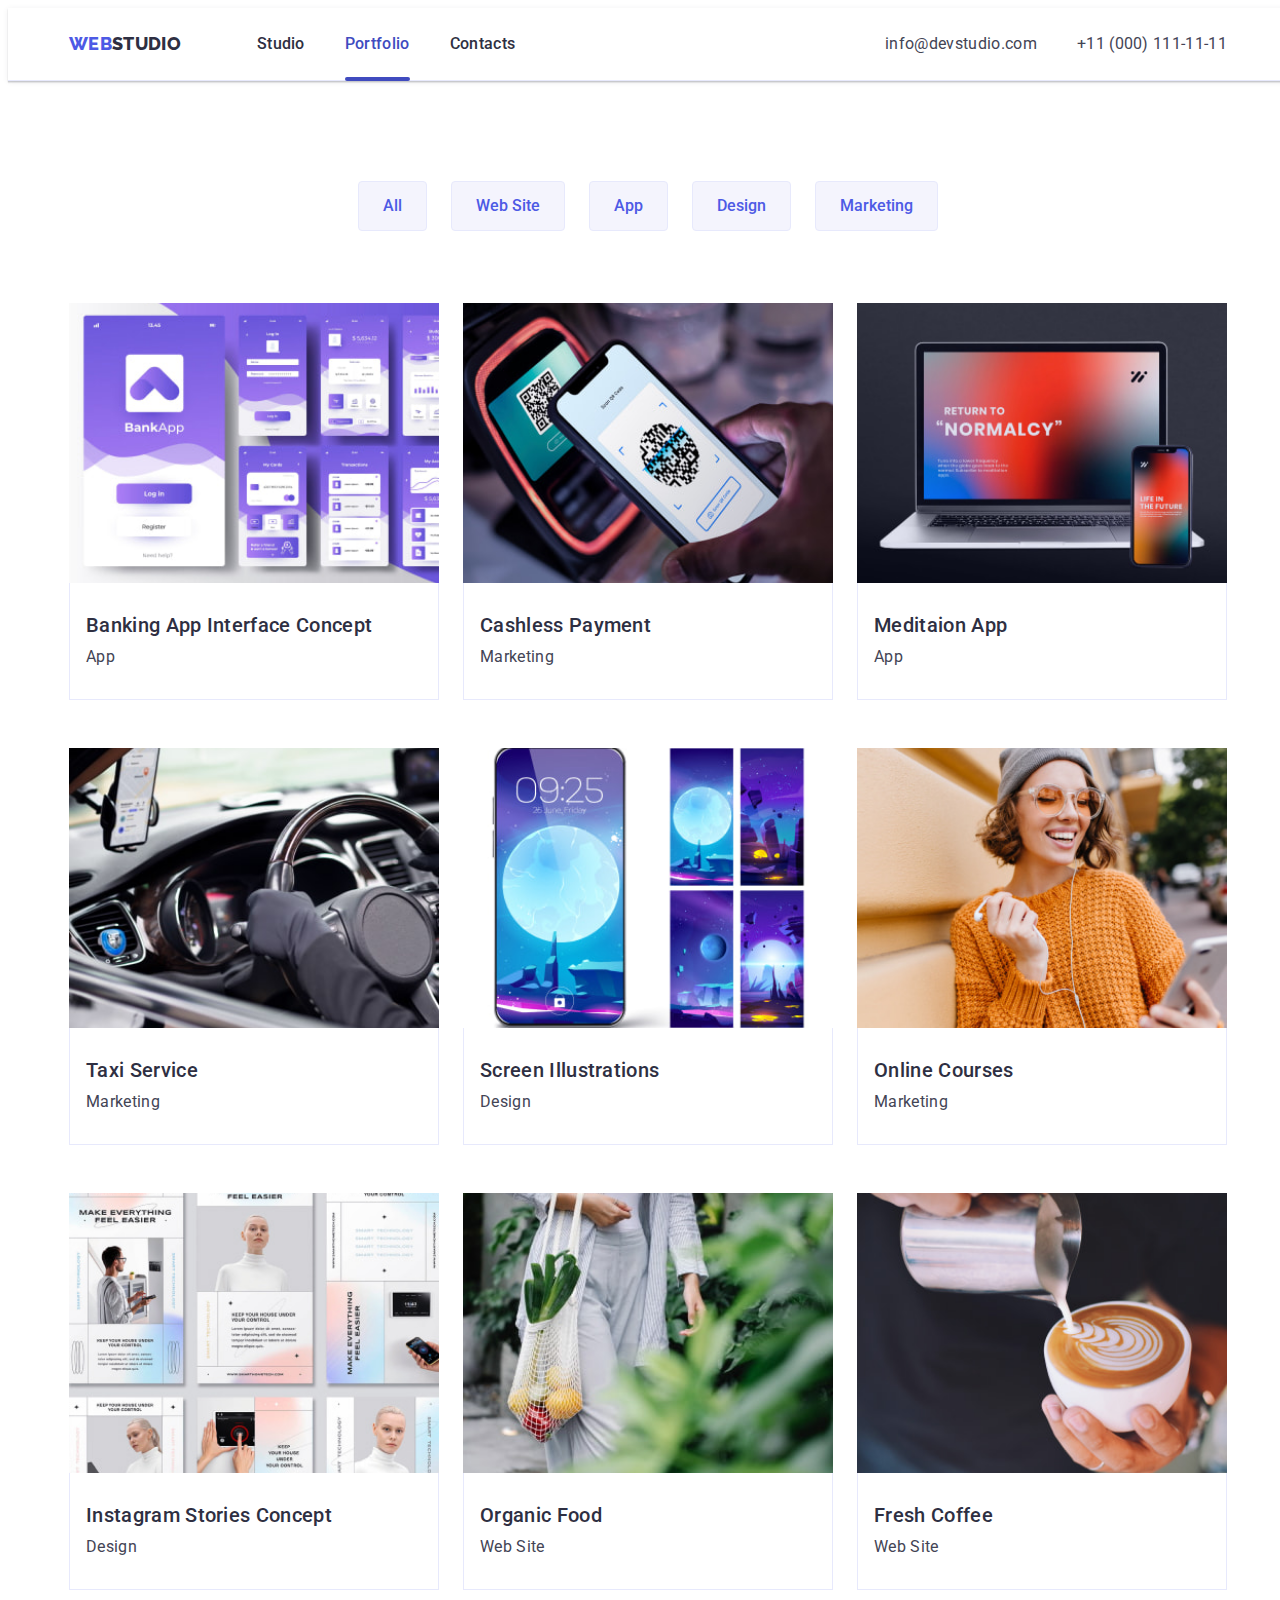
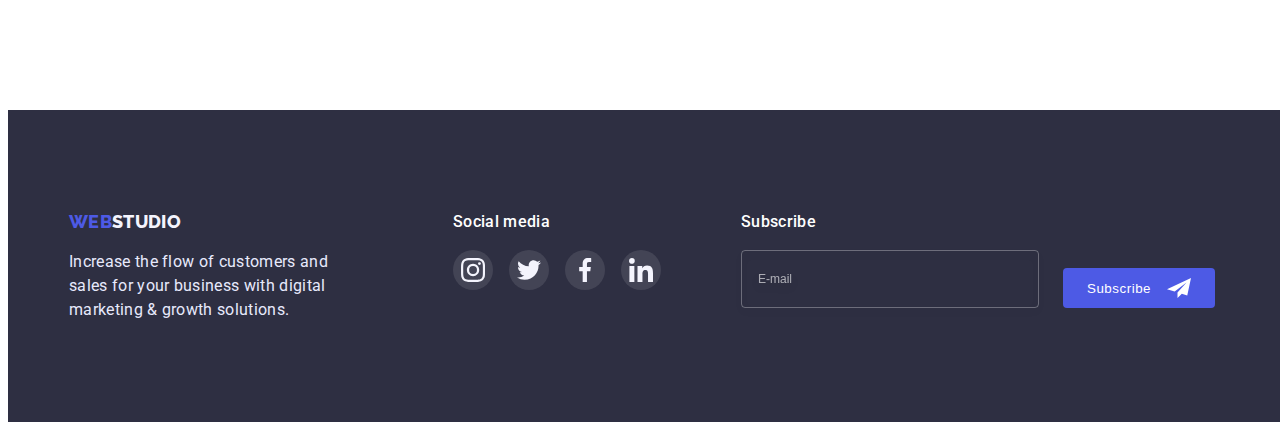
==== portfolio.html @ ed436766 "Update html and css" ====
<!DOCTYPE html>
<html lang="en">
  <head>
    <meta charset="UTF-8" />
    <meta http-equiv="X-UA-Compatible" content="IE=edge" />
    <meta name="viewport" content="width=device-width, initial-scale=1.0" />
    <link rel="preconnect" href="https://fonts.googleapis.com" />
    <link rel="preconnect" href="https://fonts.gstatic.com" crossorigin />
    <link
      href="https://fonts.googleapis.com/css2?family=Raleway:wght@800&family=Roboto:wght@400;500;700;900&display=swap"
      rel="stylesheet"
    />
    <link
      rel="stylesheet"
      href="https://cdnjs.cloudflare.com/ajax/libs/modern-normalize/1.1.0/modern-normalize.min.css"
      integrity="sha512-wpPYUAdjBVSE4KJnH1VR1HeZfpl1ub8YT/NKx4PuQ5NmX2tKuGu6U/JRp5y+Y8XG2tV+wKQpNHVUX03MfMFn9Q=="
      crossorigin="anonymous"
      referrerpolicy="no-referrer"
    />
    <link rel="stylesheet" href="./css/styles.css" />
    <title>Portfolio</title>
  </head>
  <body>
    <header class="header">
      <div class="container header-container">
        <div class="header-container-desktop">
          <nav class="header-nav">
            <div class="logo-container">
              <a class="logo" href="./index.html">
                <span class="logo-decoration">Web</span>Studio
              </a>
            </div>
            <ul class="header-menu">
              <li>
                <a class="header-link nav-link" href="./index.html">Studio </a>
              </li>
              <li>
                <a
                  class="header-link nav-link active-link"
                  href="./portfolio.html"
                >
                  Portfolio
                </a>
              </li>
              <li>
                <a class="header-link nav-link" href="#" onclick="return false;"
                  >Contacts</a
                >
              </li>
            </ul>
          </nav>
          <address>
            <ul class="header-address-list">
              <li class="address-item">
                <a
                  class="header-link address-link"
                  href="mailto:info@devstudio.com"
                  >info@devstudio.com</a
                >
              </li>
              <li class="address-item">
                <a class="header-link address-link" href="tel:+110001111111"
                  >+11 (000) 111-11-11</a
                >
              </li>
            </ul>
          </address>
        </div>
        <nav class="header-container-mobile">
          <div class="logo-container">
            <a class="logo" href="./index.html">
              <span class="logo-decoration">Web</span>Studio
            </a>
          </div>
          <button
            class="burger-button js-open-menu"
            type="button"
            aria-expanded="false"
            aria-controls="mobile-menu"
          >
            <svg class="burger-icon">
              <use href="./images/icons.svg#icon-menu-burger"></use>
            </svg>
          </button>
          <div class="burger-menu js-menu-container" id="mobile-menu">
            <button class="menu-close js-close-menu" type="button">
              <svg class="modal-icon">
                <use href="./images/icons.svg#icon-close-black"></use>
              </svg>
            </button>
            <ul class="header-menu burger-menu-links">
              <li>
                <a class="header-link nav-link mobile-title" href="./index.html"
                  >Studio
                </a>
              </li>
              <li>
                <a
                  class="header-link nav-link active-link mobile-title"
                  href="./portfolio.html"
                >
                  Portfolio
                </a>
              </li>
              <li>
                <a
                  class="header-link nav-link mobile-title"
                  href="#"
                  onclick="return false;"
                  >Contacts</a
                >
              </li>
            </ul>
            <address class="burger-address">
              <ul class="header-address-list">
                <li class="address-item">
                  <a
                    class="header-link address-link"
                    href="mailto:info@devstudio.com"
                    >info@devstudio.com</a
                  >
                </li>
                <li class="address-item">
                  <a
                    class="header-link address-link mobile-title"
                    href="tel:+110001111111"
                    >+11 (000) 111-11-11</a
                  >
                </li>
              </ul>
            </address>
            <ul class="socials-list">
              <li class="socials-item">
                <a class="socials-link" href="#" onclick="return false;">
                  <svg class="socials-icon burger-socials-icon">
                    <use href="./images/icons.svg#icon-instagram"></use>
                  </svg>
                </a>
              </li>
              <li class="socials-item">
                <a class="socials-link" href="#" onclick="return false;">
                  <svg class="socials-icon burger-socials-icon">
                    <use href="./images/icons.svg#icon-twitter"></use>
                  </svg>
                </a>
              </li>
              <li class="socials-item">
                <a class="socials-link" href="#" onclick="return false;">
                  <svg class="socials-icon burger-socials-icon">
                    <use href="./images/icons.svg#icon-facebook"></use>
                  </svg>
                </a>
              </li>
              <li class="socials-item">
                <a class="socials-link" href="#" onclick="return false;">
                  <svg class="socials-icon burger-socials-icon">
                    <use href="./images/icons.svg#icon-linkedin"></use>
                  </svg>
                </a>
              </li>
            </ul>
          </div>
        </nav>
      </div>
    </header>
    <main>
      <section class="section portfolio-section">
        <div class="container">
          <h1 hidden>Portfolio</h1>
          <ul class="portfolio-filter">
            <li>
              <button class="filter-button" type="button">All</button>
            </li>
            <li>
              <button class="filter-button" type="button">Web Site</button>
            </li>
            <li>
              <button class="filter-button" type="button">App</button>
            </li>
            <li>
              <button class="filter-button" type="button">Design</button>
            </li>
            <li>
              <button class="filter-button" type="button">Marketing</button>
            </li>
          </ul>
          <ul class="portfolio-list">
            <li class="portfolio-card">
              <a class="portfolio-link" href="#" onclick="return false;">
                <div class="portfolio-image-container">
                  <img
                    class="porfolio-image"
                    srcset="
                      ./images/banking-app-interface.jpg    1x,
                      ./images/banking-app-interface@2x.jpg 2x
                    "
                    src="./images/banking-app-interface.jpg"
                    width="360"
                    alt="Banking App Interface Concept"
                  />
                  <div class="portfolio-description">
                    <p>
                      14 Stylish and User-Friendly App Design Concepts · Task
                      Manager App · Calorie Tracker App · Exotic Fruit Ecommerce
                      App · Cloud Storage App
                    </p>
                  </div>
                </div>
                <div class="card-text">
                  <h3 class="section-subtitle">
                    Banking App Interface Concept
                  </h3>
                  <p class="card-description">App</p>
                </div>
              </a>
            </li>
            <li class="portfolio-card">
              <a class="portfolio-link" href="#" onclick="return false;">
                <div class="portfolio-image-container">
                  <img
                    class="porfolio-image"
                    srcset="
                      ./images/cashless-payment.jpg    1x,
                      ./images/cashless-payment@2x.jpg 2x
                    "
                    src="./images/cashless-payment.jpg"
                    width="360"
                    alt="Cashless Payment"
                  />
                  <div class="portfolio-description">
                    <p>
                      14 Stylish and User-Friendly App Design Concepts · Task
                      Manager App · Calorie Tracker App · Exotic Fruit Ecommerce
                      App · Cloud Storage App
                    </p>
                  </div>
                </div>
                <div class="card-text">
                  <h3 class="section-subtitle">Cashless Payment</h3>
                  <p class="card-description">Marketing</p>
                </div>
              </a>
            </li>
            <li class="portfolio-card">
              <a class="portfolio-link" href="#" onclick="return false;">
                <div class="portfolio-image-container">
                  <img
                    class="porfolio-image"
                    srcset="
                      ./images/meditation-app.jpg    1x,
                      ./images/meditation-app@2x.jpg 2x
                    "
                    src="./images/meditation-app.jpg"
                    width="360"
                    alt="Meditaion App"
                  />
                  <div class="portfolio-description">
                    <p>
                      14 Stylish and User-Friendly App Design Concepts · Task
                      Manager App · Calorie Tracker App · Exotic Fruit Ecommerce
                      App · Cloud Storage App
                    </p>
                  </div>
                </div>
                <div class="card-text">
                  <h3 class="section-subtitle">Meditaion App</h3>
                  <p class="card-description">App</p>
                </div>
              </a>
            </li>
            <li class="portfolio-card">
              <a class="portfolio-link" href="#" onclick="return false;">
                <div class="portfolio-image-container">
                  <img
                    class="porfolio-image"
                    srcset="
                      ./images/taxi-service.jpg    1x,
                      ./images/taxi-service@2x.jpg 2x
                    "
                    src="./images/taxi-service.jpg"
                    width="360"
                    alt="Taxi Service"
                  />
                  <div class="portfolio-description">
                    <p>
                      14 Stylish and User-Friendly App Design Concepts · Task
                      Manager App · Calorie Tracker App · Exotic Fruit Ecommerce
                      App · Cloud Storage App
                    </p>
                  </div>
                </div>
                <div class="card-text">
                  <h3 class="section-subtitle">Taxi Service</h3>
                  <p class="card-description">Marketing</p>
                </div>
              </a>
            </li>
            <li class="portfolio-card">
              <a class="portfolio-link" href="#" onclick="return false;">
                <div class="portfolio-image-container">
                  <img
                    class="porfolio-image"
                    srcset="
                      ./images/screen-illustrations.jpg    1x,
                      ./images/screen-illustrations@2x.jpg 2x
                    "
                    src="./images/screen-illustrations.jpg"
                    width="360"
                    alt="Screen Illustrations"
                  />
                  <div class="portfolio-description">
                    <p>
                      14 Stylish and User-Friendly App Design Concepts · Task
                      Manager App · Calorie Tracker App · Exotic Fruit Ecommerce
                      App · Cloud Storage App
                    </p>
                  </div>
                </div>
                <div class="card-text">
                  <h3 class="section-subtitle">Screen Illustrations</h3>
                  <p class="card-description">Design</p>
                </div>
              </a>
            </li>
            <li class="portfolio-card">
              <a class="portfolio-link" href="#" onclick="return false;">
                <div class="portfolio-image-container">
                  <img
                    class="porfolio-image"
                    srcset="
                      ./images/online-courses.jpg    1x,
                      ./images/online-courses@2x.jpg 2x
                    "
                    src="./images/online-courses.jpg"
                    width="360"
                    alt="Online Courses"
                  />
                  <div class="portfolio-description">
                    <p>
                      14 Stylish and User-Friendly App Design Concepts · Task
                      Manager App · Calorie Tracker App · Exotic Fruit Ecommerce
                      App · Cloud Storage App
                    </p>
                  </div>
                </div>
                <div class="card-text">
                  <h3 class="section-subtitle">Online Courses</h3>
                  <p class="card-description">Marketing</p>
                </div>
              </a>
            </li>
            <li class="portfolio-card">
              <a class="portfolio-link" href="#" onclick="return false;">
                <div class="portfolio-image-container">
                  <img
                    class="porfolio-image"
                    srcset="
                      ./images/inst-stories-concept.jpg    1x,
                      ./images/inst-stories-concept@2x.jpg 2x
                    "
                    src="./images/inst-stories-concept.jpg"
                    width="360"
                    alt="Instagram Stories Concept"
                  />
                  <div class="portfolio-description">
                    <p>
                      14 Stylish and User-Friendly App Design Concepts · Task
                      Manager App · Calorie Tracker App · Exotic Fruit Ecommerce
                      App · Cloud Storage App
                    </p>
                  </div>
                </div>
                <div class="card-text">
                  <h3 class="section-subtitle">Instagram Stories Concept</h3>
                  <p class="card-description">Design</p>
                </div>
              </a>
            </li>
            <li class="portfolio-card">
              <a class="portfolio-link" href="#" onclick="return false;">
                <div class="portfolio-image-container">
                  <img
                    class="porfolio-image"
                    srcset="
                      ./images/organic-food.jpg    1x,
                      ./images/organic-food@2x.jpg 2x
                    "
                    src="./images/organic-food.jpg"
                    width="360"
                    alt="Organic Food"
                  />
                  <div class="portfolio-description">
                    <p>
                      14 Stylish and User-Friendly App Design Concepts · Task
                      Manager App · Calorie Tracker App · Exotic Fruit Ecommerce
                      App · Cloud Storage App
                    </p>
                  </div>
                </div>
                <div class="card-text">
                  <h3 class="section-subtitle">Organic Food</h3>
                  <p class="card-description">Web Site</p>
                </div>
              </a>
            </li>
            <li class="portfolio-card">
              <a class="portfolio-link" href="#" onclick="return false;">
                <div class="portfolio-image-container">
                  <img
                    class="porfolio-image"
                    srcset="
                      ./images/fresh-coffee.jpg    1x,
                      ./images/fresh-coffee@2x.jpg 2x
                    "
                    src="./images/fresh-coffee.jpg"
                    width="360"
                    alt="Fresh Coffee"
                  />
                  <div class="portfolio-description">
                    <p>
                      14 Stylish and User-Friendly App Design Concepts · Task
                      Manager App · Calorie Tracker App · Exotic Fruit Ecommerce
                      App · Cloud Storage App
                    </p>
                  </div>
                </div>
                <div class="card-text">
                  <h3 class="section-subtitle">Fresh Coffee</h3>
                  <p class="card-description">Web Site</p>
                </div>
              </a>
            </li>
          </ul>
        </div>
      </section>
    </main>
    <footer class="footer">
      <div class="container footer-container">
        <div class="info-container">
          <a class="logo footer-logo footer-title" href="./index.html">
            <span class="logo-decoration">Web</span>Studio
          </a>
          <p class="footer-text">
            Increase the flow of customers and sales for your business with
            digital marketing & growth solutions.
          </p>
        </div>
        <div class="socials-container">
          <p class="footer-title footer-highlight">Social media</p>
          <ul class="socials-list footer-list">
            <li class="socials-item">
              <a
                class="socials-link footer-link"
                href="#"
                onclick="return false;"
              >
                <svg class="socials-icon footer-icon">
                  <use href="./images/icons.svg#icon-instagram"></use>
                </svg>
              </a>
            </li>
            <li class="socials-item">
              <a
                class="socials-link footer-link"
                href="#"
                onclick="return false;"
              >
                <svg class="socials-icon footer-icon">
                  <use href="./images/icons.svg#icon-twitter"></use>
                </svg>
              </a>
            </li>
            <li class="socials-item">
              <a
                class="socials-link footer-link"
                href="#"
                onclick="return false;"
              >
                <svg class="socials-icon footer-icon">
                  <use href="./images/icons.svg#icon-facebook"></use>
                </svg>
              </a>
            </li>
            <li class="socials-item">
              <a
                class="socials-link footer-link"
                href="#"
                onclick="return false;"
              >
                <svg class="socials-icon footer-icon">
                  <use href="./images/icons.svg#icon-linkedin"></use>
                </svg>
              </a>
            </li>
          </ul>
        </div>
        <div class="email-container">
          <form class="email-form" name="email-form" autocomplete="off">
            <div class="email-field">
              <label class="footer-title footer-highlight" for="email"
                >Subscribe</label
              >
              <input
                class="form-input footer-input"
                type="email"
                name="email"
                id="email"
                placeholder="E-mail"
                title="Enter your email."
                required
              />
            </div>
            <button class="footer-button footer-highlight" type="submit">
              <span>Subscribe</span>
              <svg class="footer-icon submit-icon">
                <use href="./images/icons.svg#icon-paper-plane"></use>
              </svg>
            </button>
          </form>
        </div>
      </div>
    </footer>
    <script src="./js/mobile-menu.js"></script>
  </body>
</html>
---- css/styles.css ----
:root {
  --clr-primary: #434455;
  --clr-primary-inverted: #e7e9fc;
  --clr-secondary: #2e2f42;
  --clr-secondary-inverted: #fff;
  --clr-brand: #4d5ae5;
  --clr-brand-interaction: #404bbf;
  --clr-brand-inverted: #f4f4fd;
  --clr-background-primary: #fff;
  --clr-background-primary-dark: #2e2f42;
  --clr-background-secondary: #f4f4fd;
  --clr-customers: #8e8f99;
  --clr-footer-socials-background: rgba(255, 255, 255, 0.1);
  --clr-footer-socials-interaction: #31d0aa;
  --clr-footer-form-dropshadow: rgba(0, 0, 0, 0.15);
  --clr-footer-form-border: rgba(255, 255, 255, 0.3);
  --clr-footer-form-placeholder: rgba(255, 255, 255, 0.6);
  --clr-modal-backdrop: rgba(46, 47, 66, 0.4);
  --clr-modal-background: #fcfcfc;
  --clr-modal-btn-background: #e7e9fc;
  --clr-modal-btn-border: rgba(0, 0, 0, 0.1);
  --clr-modal-border: rgba(33, 33, 33, 0.2);
  --clr-modal-primary: #8e8f99;
  --clr-modal-placeholder: rgba(117, 117, 117, 0.5);
  --clr-burger-close-background: rgba(231, 233, 252, 0.1);
  --clr-burger-close-border: rgba(46, 47, 66, 0.1);

  --size-checkbox: 16px;
}

/* Base */

body {
  font-family: 'Roboto', sans-serif;
  font-size: 16px;
  line-height: 1.5;
  letter-spacing: 0.02em;
  color: var(--clr-primary);
  background-color: var(--clr-background-primary);
  /* overflow-x: hidden; */
}

p,
h1,
h2,
h3,
h4,
h5,
h6 {
  margin: 0;
}

ul {
  list-style-type: none;
  margin: 0;
  padding: 0;
}

img {
  display: block;
  height: auto;
  width: 100%;
  max-width: 100%;
}

a {
  text-decoration: none;
  font-style: normal;
  color: inherit;
}

button,
a {
  -webkit-tap-highlight-color: transparent;
}

.container {
  margin: 0 auto;
  padding: 0 15px;
}

@media (min-width: 428px) {
  .container {
    width: 428px;
  }
}

@media (min-width: 768px) {
  .container {
    width: 768px;
  }
}

@media (min-width: 1200px) {
  .container {
    width: 1158px;
  }
}

/* Header section elements */

.header {
  height: 70px;
  border-bottom: 1px solid var(--clr-primary-inverted);
  box-shadow: 0px 2px 1px rgba(46, 47, 66, 0.08),
    0px 1px 1px rgba(46, 47, 66, 0.16), 0px 1px 6px rgba(46, 47, 66, 0.08);
}

.header-container {
  height: 100%;
}

@media (min-width: 768px) {
  .header {
    height: auto;
  }
}

/* Header container for desktop screen elements */

.header-container-desktop {
  display: none;
}

@media (min-width: 768px) {
  .header-container-desktop {
    display: flex;
    align-items: center;
  }
}

.header-nav {
  display: flex;
  flex-grow: 1;
  align-items: center;
  flex-wrap: wrap;
}

@media (min-width: 1200px) {
  .header-nav {
    column-gap: 76px;
  }
}

.logo {
  font-family: 'Raleway', sans-serif;
  font-size: 18px;
  font-weight: 800;
  line-height: 1.34;
  text-transform: uppercase;
  color: var(--clr-secondary);
}

.logo-container {
  flex-grow: 1;
}

@media (min-width: 1200px) {
  .logo-container {
    flex-grow: 0;
  }
}

.logo-decoration {
  color: var(--clr-brand);
}

.header-menu {
  display: flex;
  flex-grow: 1;
}

@media (min-width: 768px) {
  .header-menu {
    column-gap: 40px;
  }
}

@media (min-width: 1200px) {
  .header-menu {
    flex-grow: 0;
  }
}

.header-link {
  padding: 20px 0;
  display: block;
  transition-property: color;
  transition: color 250ms cubic-bezier(0.4, 0, 0.2, 1);
}

@media (min-width: 768px) {
  .header-link {
    padding: 24px 0;
  }
}

.header-link:hover,
.header-link:focus {
  color: var(--clr-brand-interaction);
}

.nav-link {
  font-weight: 500;
  color: var(--clr-secondary);
}

.active-link {
  position: relative;
  color: var(--clr-brand-interaction);
}

.active-link:not(.mobile-title):after {
  content: '';
  position: absolute;
  bottom: -1px;
  left: 0;
  width: 100%;
  height: 4px;
  border-radius: 2px;
  background-color: currentColor;
}

.header-address-list {
  display: flex;
  flex-direction: column-reverse;
}

@media (min-width: 768px) {
  .header-address-list {
    flex-direction: column;
  }
}

@media (min-width: 1200px) {
  .header-address-list {
    flex-direction: row;
    column-gap: 40px;
  }
}

.address-link {
  font-weight: 500;
  font-size: 20px;
  line-height: 1.2;
}

@media (min-width: 768px) {
  .address-link {
    font-weight: 400;
    font-size: 12px;
    line-height: 1.17;
    letter-spacing: 0.04em;
    padding: 6px 0;
  }
}

@media (min-width: 1200px) {
  .address-link {
    font-size: 16px;
    line-height: 1.5;
    letter-spacing: 0.02em;
  }
}

/* Header container for mobile screen elements */

.header-container-mobile {
  height: 100%;
  display: flex;
  align-items: center;
}

@media (min-width: 768px) {
  .header-container-mobile {
    display: none;
  }
}

.mobile-title {
  font-weight: 700;
  font-size: 36px;
  line-height: 1.17;
}

/* burger menu elements */

.menu-open {
  overflow: hidden;
}

.burger-button {
  width: 32px;
  height: 22px;
  border: 0;
  padding: 0;
  background-color: transparent;
  cursor: pointer;
}

@media (min-width: 768px) {
  .burger-button {
    display: none;
  }
}

.burger-icon {
  width: 100%;
  height: 100%;
  stroke: var(--clr-secondary);
}

.burger-menu {
  display: flex;
  flex-direction: column;
  position: fixed;
  z-index: 1;
  top: 0;
  left: 100%;
  width: 100%;
  height: 100%;
  padding: 60px 40px 40px;
  background-color: var(--clr-background-primary);
  transition: transform 500ms ease-in-out;
  overflow: auto;
}

@media (min-width: 768px) {
  .burger-menu {
    display: none;
  }
}

.burger-menu.is-open {
  transform: translateX(-100%);
}

.menu-close {
  display: flex;
  justify-content: center;
  align-items: center;
  position: absolute;
  top: 24px;
  right: 24px;
  width: 24px;
  height: 24px;
  background-color: var(--clr-burger-close-background);
  border: 1px solid var(--clr-burger-close-border);
  border-radius: 50%;
  cursor: pointer;
  transition: background-color 250ms cubic-bezier(0.4, 0, 0.2, 1),
    border-color 250ms cubic-bezier(0.4, 0, 0.2, 1);
}

.menu-close:hover,
.menu-close:focus {
  background-color: var(--clr-brand-interaction);
  border-color: var(--clr-brand-interaction);
  fill: var(--clr-secondary-inverted);
}

.burger-menu-links {
  flex-direction: column;
}

.burger-address {
  margin-bottom: 28px;
}

.socials-list {
  display: flex;
  max-width: 328px;
  justify-content: space-between;
}

.socials-item {
  width: 40px;
  height: 40px;
}

.socials-link {
  display: flex;
  justify-content: center;
  align-items: center;
  width: 100%;
  height: 100%;
  background-color: var(--clr-brand);
  color: var(--clr-brand-inverted);
  border-radius: 50%;
  transition: background-color 250ms cubic-bezier(0.4, 0, 0.2, 1);
}

.socials-link:hover,
.socials-link:focus {
  background-color: var(--clr-brand-interaction);
}

.socials-icon {
  width: 24px;
  height: 24px;
  fill: currentColor;
}

/* Section styles */

.section {
  padding: 96px 0;
}

.section,
.header,
.footer {
  width: 100vw;
}

@media (min-width: 1200px) {
  .section {
    padding: 120px 0;
  }
}

.section-title {
  color: var(--clr-secondary);
  text-align: center;
  margin: 0 auto 72px;
}

.section-subtitle {
  color: var(--clr-secondary);
  margin-bottom: 8px;
}

@media (min-width: 1200px) {
  .section-subtitle {
    font-weight: 500;
    font-size: 20px;
    line-height: 1.2;
  }
}

/* Hero section elements */

.hero-section {
  width: 100vw;
  background-color: var(--clr-background-primary-dark);
  background-image: linear-gradient(
      rgba(46, 47, 66, 0.7),
      rgba(46, 47, 66, 0.7)
    ),
    url(../images/people-office.jpg);
  background-repeat: no-repeat;
  background-position: -8px center;
  background-position: center;
  background-size: cover;
  padding: 112px 0;
  text-align: center;
}

@media (min-device-pixel-ratio: 2),
  (min-resolution: 192dpi),
  (min-resolution: 2dppx) {
  .hero-section {
    background-image: linear-gradient(
        rgba(46, 47, 66, 0.7),
        rgba(46, 47, 66, 0.7)
      ),
      url(../images/people-office@2x.jpg);
  }
}

@media (min-width: 1200px) {
  .hero-section {
    padding: 188px 0;
  }
}

.hero-title {
  color: var(--clr-secondary-inverted);
  max-width: 320px;
}

@media (min-width: 768px) {
  .hero-title {
    font-size: 56px;
    line-height: 1.07;
    max-width: 496px;
    margin-bottom: 36px;
  }
}

@media (min-width: 1200px) {
  .hero-title {
    margin-bottom: 48px;
  }
}

.hero-button {
  background-color: var(--clr-brand);
  color: var(--clr-secondary-inverted);
  font-family: inherit;
  font-size: inherit;
  line-height: inherit;
  font-weight: 500;
  letter-spacing: 0.04em;
  border: none;
  border-radius: 4px;
  box-shadow: 0px 4px 4px rgba(0, 0, 0, 0.15);
  cursor: pointer;
  padding: 16px 32px;
  transition: background-color 250ms cubic-bezier(0.4, 0, 0.2, 1);
}

.hero-button:hover,
.hero-button:focus {
  background-color: var(--clr-brand-interaction);
}

/* Strenghts section elements */

.strengths-list {
  display: flex;
  row-gap: 72px;
  flex-wrap: wrap;
  justify-content: center;
}

@media (min-width: 768px) {
  .strengths-list {
    column-gap: 24px;
  }
}

.strengths-item {
  flex-basis: 100%;
}

@media (min-width: 768px) {
  .strengths-item {
    flex-basis: calc((100% - 24px) / 2);
  }
}

@media (min-width: 1200px) {
  .strengths-item {
    flex-basis: calc((100% - 72px) / 4);
  }
}

.icon-container {
  display: none;
}

@media (min-width: 1200px) {
  .icon-container {
    height: 112px;
    display: flex;
    justify-content: center;
    align-items: center;
    border-radius: 4px;
    background-color: var(--clr-background-secondary);
    margin-bottom: 8px;
  }
}

@media (min-width: 1200px) {
  .strengths-icon {
    width: 64px;
    height: 64px;
    fill: var(--clr-secondary);
  }
}

.strengths-title {
  text-align: center;
}

@media (min-width: 768px) {
  .strengths-title {
    text-align: left;
  }
}

.strengths-text {
  font-weight: 500;
}

@media (min-width: 1200px) {
  .strengths-text {
    font-weight: 400;
  }
}

/* Services section elements */

.services-section {
  padding-top: 0;
  display: none;
}

@media (min-width: 1200px) {
  .services-section {
    display: block;
  }
}

.services-list {
  display: flex;
  flex-wrap: wrap;
  justify-content: center;
  gap: 24px;
}

.services-item {
  flex-basis: calc((100% - 48px) / 3);
}

.services-image {
  border: 1px solid var(--clr-primary-inverted);
}

/* Team section elements */

.team-section {
  background-color: var(--clr-background-secondary);
}

.team-container {
  width: 265px;
}

@media (min-width: 768px) {
  .team-container {
    width: 582px;
  }
}

@media (min-width: 1200px) {
  .team-container {
    width: 1158px;
  }
}

.team-member-list {
  display: flex;
  flex-wrap: wrap;
  justify-content: center;
  row-gap: 72px;
}

@media (min-width: 768px) {
  .team-member-list {
    row-gap: 64px;
    column-gap: 24px;
  }
}

.team-member-card {
  background-color: var(--clr-background-primary);
  box-shadow: 0px 1px 6px rgba(46, 47, 66, 0.08),
    0px 1px 1px rgba(46, 47, 66, 0.16), 0px 2px 1px rgba(46, 47, 66, 0.08);
  border-radius: 0px 0px 4px 4px;
  flex-basis: 100%;
}

@media (min-width: 768px) {
  .team-member-card {
    flex-basis: calc((100% - 24px) / 2);
  }
}

@media (min-width: 1200px) {
  .team-member-card {
    flex-basis: calc((100% - 72px) / 4);
  }
}

.team-member-text {
  padding: 32px 0;
  text-align: center;
}

.team-member-position {
  margin-bottom: 8px;
}

.team-socials-list {
  justify-content: center;
  gap: 24px;
}

.team-socials-icon {
  width: 16px;
  height: 16px;
  fill: currentColor;
}

/* Customers section elements */

@media (min-width: 1200px) {
  .customers-section {
    padding-top: 130px;
  }
}

@media (min-width: 768px) {
  .customers-container {
    width: 582px;
  }
}

@media (min-width: 1200px) {
  .customers-container {
    width: 1158px;
  }
}

.customers-list {
  display: flex;
  justify-content: center;
  flex-wrap: wrap;
  gap: 24px;
}

.customers-item {
  flex-basis: calc((100% - 24px) / 2);
  height: 88px;
}

@media (min-width: 768px) {
  .customers-item {
    flex-basis: calc((100% - 48px) / 3);
  }
}

@media (min-width: 1200px) {
  .customers-item {
    flex-basis: calc((100% - 120px) / 6);
  }
}

.customers-link {
  display: flex;
  justify-content: center;
  align-items: center;
  width: 100%;
  height: 100%;
  border-radius: 4px;
  border: 1px solid var(--clr-customers);
  fill: var(--clr-customers);
  transition: border 250ms cubic-bezier(0.4, 0, 0.2, 1),
    fill 250ms cubic-bezier(0.4, 0, 0.2, 1);
}

.customers-icon {
  width: 104px;
  height: 56px;
}

.customers-link:hover,
.customers-link:focus {
  border: 1px solid var(--clr-brand-interaction);
  fill: var(--clr-brand-interaction);
}

/* Footer elements */

.footer {
  background-color: var(--clr-background-primary-dark);
  padding: 96px 0;
}

@media (min-width: 1200px) {
  .footer {
    padding: 100px 0;
  }
}

.footer-container {
  display: flex;
  justify-content: center;
  flex-wrap: wrap;
  row-gap: 72px;
}

@media (min-width: 768px) {
  .footer-container {
    justify-content: left;
    width: 582px;
  }
}

@media (min-width: 1200px) {
  .footer-container {
    width: 1158px;
  }
}

.footer-logo {
  color: var(--clr-brand-inverted);
}

@media (min-width: 768px) {
  .info-container {
    margin-right: 24px;
  }
}

@media (min-width: 1200px) {
  .info-container {
    margin-right: 120px;
  }
}

@media (min-width: 1200px) {
  .socials-container {
    margin-right: 80px;
  }
}

.footer-text {
  color: var(--clr-primary-inverted);
  max-width: 264px;
  margin-bottom: 0;
}

.footer-title {
  display: block;
  margin-bottom: 16px;
  text-align: center;
}

@media (min-width: 768px) {
  .footer-title {
    text-align: left;
  }
}

.footer-highlight {
  color: var(--clr-secondary-inverted);
  font-weight: 500;
  letter-spacing: 0.02em;
}

.footer-list {
  gap: 16px;
}

.footer-link {
  background-color: var(--clr-footer-socials-background);
}

.footer-link:hover,
.footer-link:focus {
  background-color: var(--clr-footer-socials-interaction);
}

.footer-icon {
  width: 24px;
  height: 24px;
}

/* Footer form elements */

.email-container {
  flex-grow: 1;
}

@media (min-width: 768px) {
  .email-container {
    flex-grow: 0;
  }
}

.email-form {
  display: flex;
  justify-content: center;
  flex-wrap: wrap;
  row-gap: 16px;
}

@media (min-width: 768px) {
  .email-form {
    align-items: flex-end;
    flex-wrap: nowrap;
    column-gap: 24px;
  }
}

.email-field {
  flex-basis: 100%;
}

@media (min-width: 768px) {
  .email-field {
    flex-basis: auto;
  }
}

.form-input {
  display: block;
  outline: none;
  width: 100%;
  height: 40px;
  padding: 8px 16px;
  font-size: 12px;
  line-height: 2;
  color: var(--clr-secondary-inverted);
  background-color: transparent;
  border: 1px solid var(--clr-footer-form-border);
  filter: drop-shadow(0px 4px 4px var(--clr-footer-form-dropshadow));
  border-radius: 4px;
  transition: border-color 250ms cubic-bezier(0.4, 0, 0.2, 1);
}

@media (min-width: 768px) {
  .form-input {
    width: 264px;
  }
}

.form-input::placeholder {
  color: var(--clr-footer-form-placeholder);
}

.form-input:focus {
  border-color: var(--clr-brand);
}

.footer-button {
  display: flex;
  align-items: center;
  gap: 16px;
  padding: 8px 24px;
  letter-spacing: 0.04em;
  background: var(--clr-brand);
  cursor: pointer;
  border: none;
  border-radius: 4px;
  transition: background-color 250ms cubic-bezier(0.4, 0, 0.2, 1),
    border-color 250ms cubic-bezier(0.4, 0, 0.2, 1);
}

.footer-button:hover,
.footer-button:focus {
  background-color: var(--clr-brand-interaction);
  border-color: var(--clr-brand-interaction);
}

.submit-icon {
  fill: var(--clr-secondary-inverted);
}

/*                */
/* PORTFOLIO PAGE */
/*                */

/* Portfolio section elements */

.portfolio-section {
  padding: 48px 0;
}

@media (min-width: 768px) {
  .portfolio-section {
    padding: 64px 0 96px;
  }
}

@media (min-width: 1200px) {
  .portfolio-section {
    padding: 100px 0 120px;
  }
}

.portfolio-filter {
  display: flex;
  gap: 24px;
  margin-bottom: 48px;
  flex-wrap: wrap;
  max-width: 263px;
}

@media (min-width: 768px) {
  .portfolio-filter {
    justify-content: center;
    margin-bottom: 64px;
    max-width: 100%;
  }
}

@media (min-width: 1200px) {
  .portfolio-filter {
    margin-bottom: 72px;
  }
}

.filter-button {
  background-color: var(--clr-brand-inverted);
  color: var(--clr-brand);
  font-family: inherit;
  font-size: inherit;
  font-weight: 500;
  line-height: inherit;
  border: 1px solid var(--clr-primary-inverted);
  border-radius: 4px;
  cursor: pointer;
  padding: 8px 16px;
  transition: background-color 250ms cubic-bezier(0.4, 0, 0.2, 1),
    box-shadow 250ms cubic-bezier(0.4, 0, 0.2, 1),
    border 250ms cubic-bezier(0.4, 0, 0.2, 1),
    color 250ms cubic-bezier(0.4, 0, 0.2, 1);
}

@media (min-width: 768px) {
  .filter-button {
    padding: 12px 24px;
  }
}

.filter-button:hover,
.filter-button:focus {
  background-color: var(--clr-brand-interaction);
  box-shadow: 0px 3px 1px rgba(0, 0, 0, 0.1), 0px 2px 1px rgba(0, 0, 0, 0.08),
    0px 2px 2px rgba(0, 0, 0, 0.12);
  border: 1px solid var(--clr-brand-interaction);
  color: var(--clr-secondary-inverted);
}

.portfolio-list {
  display: flex;
  row-gap: 48px;
  flex-wrap: wrap;
}

@media (min-width: 768px) {
  .portfolio-list {
    row-gap: 72px;
    column-gap: 24px;
  }
}

@media (min-width: 1200px) {
  .portfolio-list {
    row-gap: 48px;
    justify-content: center;
  }
}

.portfolio-card {
  flex-basis: 100%;
}

@media (min-width: 768px) {
  .portfolio-card {
    flex-basis: calc((100% - 24px) / 2);
  }
}

@media (min-width: 1200px) {
  .portfolio-card {
    flex-basis: calc((100% - 48px) / 3);
  }
}

.portfolio-link {
  display: block;
  transition: box-shadow 250ms cubic-bezier(0.4, 0, 0.2, 1);
}

.portfolio-link:hover {
  box-shadow: 0px 1px 6px rgba(46, 47, 66, 0.08),
    0px 1px 1px rgba(46, 47, 66, 0.16), 0px 2px 1px rgba(46, 47, 66, 0.08);
}

.portfolio-image-container {
  position: relative;
  overflow: hidden;
}

.porfolio-image {
  max-height: 280px;
  object-fit: cover;
}

@media (min-width: 768px) {
  .portfolio-image {
    max-height: 300px;
  }
}

.portfolio-description {
  position: absolute;
  top: 100%;
  height: 100%;
  padding: 40px 32px 0 32px;
  background-color: var(--clr-brand);
  color: var(--clr-brand-inverted);
  transition: transform 250ms cubic-bezier(0.4, 0, 0.2, 1);
}

.portfolio-link:hover .portfolio-description,
.portfolio-link:focus .portfolio-description {
  transform: translateY(-100%);
}

.card-text {
  padding: 30px 16px;
  border-left: 1px solid var(--clr-primary-inverted);
  border-right: 1px solid var(--clr-primary-inverted);
  border-bottom: 1px solid var(--clr-primary-inverted);
}

.card-description {
  margin-bottom: 0;
}

/* Modal elements */

.modal-backdrop {
  visibility: hidden;
  opacity: 0;
  pointer-events: none;
  transform: scale(1.5);
  display: flex;
  justify-content: center;
  align-items: flex-start;
  position: fixed;
  z-index: 1;
  top: 0;
  width: 100vw;
  height: 100vh;
  padding: 15px;
  background-color: var(--clr-modal-backdrop);
  transition: opacity 500ms cubic-bezier(0.4, 0, 0.2, 1),
    visibility 500ms cubic-bezier(0.4, 0, 0.2, 1),
    transform 500ms cubic-bezier(0.4, 0, 0.2, 1);
}

@media (min-height: 614px) {
  .modal-backdrop {
    align-items: center;
  }
}

.modal-backdrop.is-open {
  opacity: 1;
  visibility: visible;
  pointer-events: all;
  transform: scale(1);
  overflow-y: scroll;
}

.modal-open {
  overflow: hidden;
}

.modal {
  position: relative;
  width: 100%;
  max-width: 408px;
  min-height: 584px;
  padding: 72px 24px 24px;
  background-color: var(--clr-modal-background);
  box-shadow: 0px 1px 1px rgba(0, 0, 0, 0.14), 0px 1px 3px rgba(0, 0, 0, 0.12),
    0px 2px 1px rgba(0, 0, 0, 0.2);
  border-radius: 4px;
}

.modal-close {
  background-color: var(--clr-modal-btn-background);
  border-color: var(--clr-modal-btn-border);
}

.modal-icon {
  width: 8px;
  height: 8px;
  fill: inherit;
  transition: fill 250ms cubic-bezier(0.4, 0, 0.2, 1);
}

.contact-form {
  line-height: 1.17;
}

.contact-input {
  width: 100%;
  height: 40px;
  padding-left: 38px;
  color: currentColor;
  border-color: var(--clr-modal-border);
  margin-bottom: 8px;
  line-height: inherit;
}

.contact-input:focus + .contact-icon {
  fill: var(--clr-brand);
}

.contact-icon-container {
  position: relative;
}

.contact-icon {
  position: absolute;
  top: 11px;
  left: 16px;
  width: 18px;
  height: 18px;
  fill: var(--clr-secondary);
  transition: fill 250ms cubic-bezier(0.4, 0, 0.2, 1);
}

.contact-icon-misc {
  top: 8px;
  height: 24px;
}

.contact-fieldset {
  border: 0;
  padding: 0;
  margin: 0;
}

.contact-title {
  text-align: center;
  font-weight: 500;
  line-height: 1.5;
  font-size: inherit;
  color: var(--clr-secondary);
  letter-spacing: 0.02em;
  margin-bottom: 16px;
}

.contact-heading {
  margin-bottom: 4px;
}

.contact-text {
  font-size: 12px;
  color: var(--clr-modal-primary);
  letter-spacing: 0.01em;
}

.contact-textarea {
  height: 120px;
  resize: none;
  letter-spacing: 0.04em;
  margin-bottom: 16px;
  padding-left: 16px;
}

.contact-textarea::placeholder {
  color: var(--clr-modal-placeholder);
}

.contact-link {
  color: var(--clr-brand);
  text-decoration: underline;
  cursor: pointer;
}

.contact-checkbox {
  position: relative;
  margin-bottom: 24px;
}

.checkbox-input {
  appearance: none;
  position: absolute;
  z-index: 1;
  width: var(--size-checkbox);
  height: var(--size-checkbox);
  top: -2px;
  cursor: pointer;
}

.checkbox-label {
  display: block;
  position: relative;
  padding-left: calc(var(--size-checkbox) + 8px);
  letter-spacing: 0.04em;
}

.checkbox-icon {
  position: absolute;
  top: -2px;
  cursor: pointer;
  display: block;
  width: var(--size-checkbox);
  height: var(--size-checkbox);
  border: 1.25px solid #2e2f42;
  border-radius: 2px;
  transition: background-color 250ms cubic-bezier(0.4, 0, 0.2, 1),
    border-color 250ms cubic-bezier(0.4, 0, 0.2, 1);
}

.checkbox-input:checked + .checkbox-icon {
  border-color: var(--clr-brand-interaction);
  background-color: var(--clr-brand-interaction);
  background-image: url("data:image/svg+xml;charset=utf8,%3Csvg width='10' height='8' viewBox='0 0 10 8' fill='none' xmlns='http://www.w3.org/2000/svg'%3E%3Cpath d='M8.44558 0.255056C8.61838 0.089653 8.84834 -0.00178848 9.08693 2.65108e-05C9.32551 0.0018415 9.55407 0.0967713 9.72436 0.264784C9.89466 0.432797 9.99337 0.660752 9.99968 0.900549C10.006 1.14034 9.91939 1.37323 9.75816 1.55005L4.86357 7.70436C4.7794 7.79551 4.67782 7.86865 4.5649 7.91942C4.45198 7.97018 4.33003 7.99754 4.20636 7.99984C4.08268 8.00214 3.95981 7.97935 3.8451 7.93282C3.73038 7.88629 3.62618 7.81698 3.53872 7.72903L0.292827 4.46564C0.202435 4.38096 0.129933 4.27884 0.0796475 4.16537C0.0293621 4.05191 0.00232279 3.92942 0.000143182 3.80522C-0.00203643 3.68102 0.0206883 3.55765 0.0669613 3.44248C0.113234 3.3273 0.182108 3.22267 0.269473 3.13483C0.356838 3.047 0.460905 2.97775 0.575465 2.93123C0.690026 2.88471 0.812734 2.86186 0.936267 2.86405C1.0598 2.86624 1.18163 2.89343 1.29449 2.94398C1.40734 2.99454 1.50892 3.06743 1.59315 3.15831L4.16189 5.73967L8.42227 0.28219C8.42994 0.272694 8.43813 0.263635 8.4468 0.255056H8.44558Z' fill='%23F4F4FD'/%3E%3C/svg%3E");
  background-repeat: no-repeat;
  background-position: center;
}

.submit-button {
  display: block;
  line-height: 1.5;
  letter-spacing: 0.04em;
  width: 169px;
  padding: 16px 32px;
  text-align: center;
  margin: 0 auto;
}
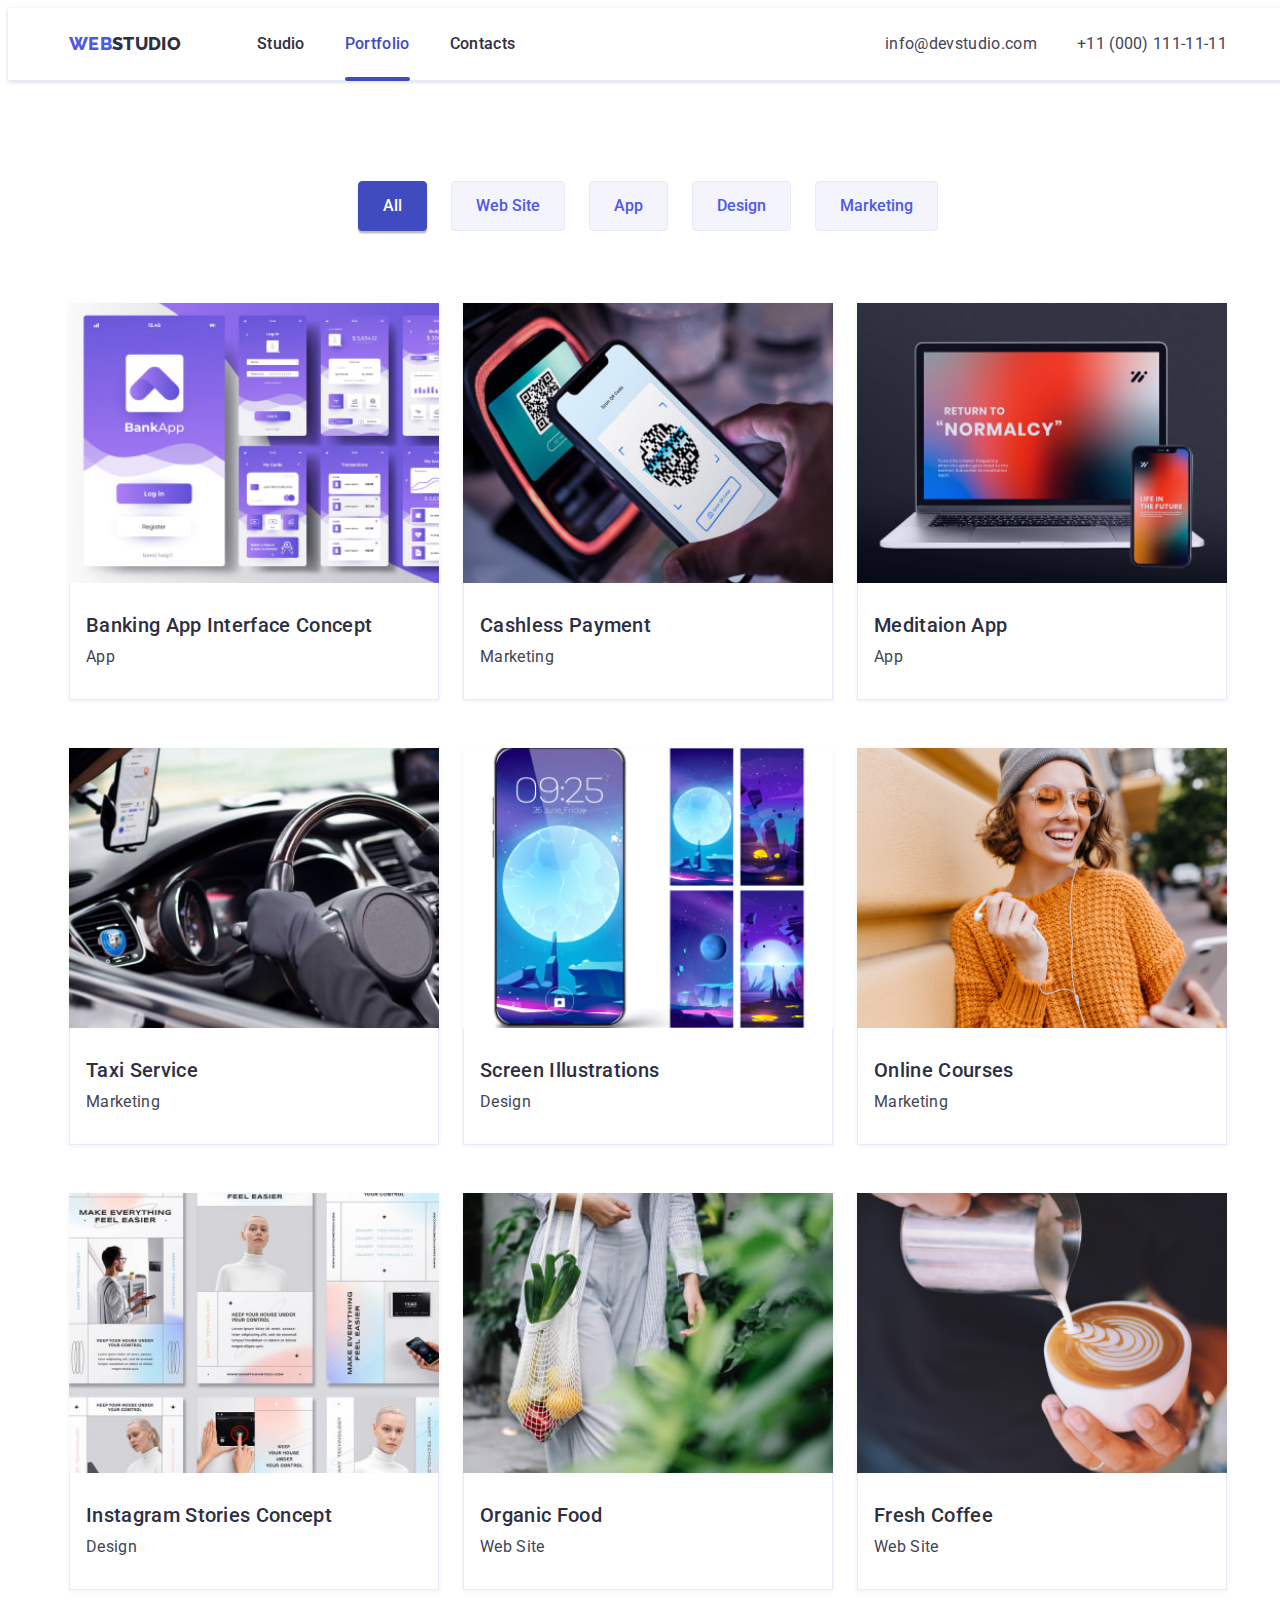
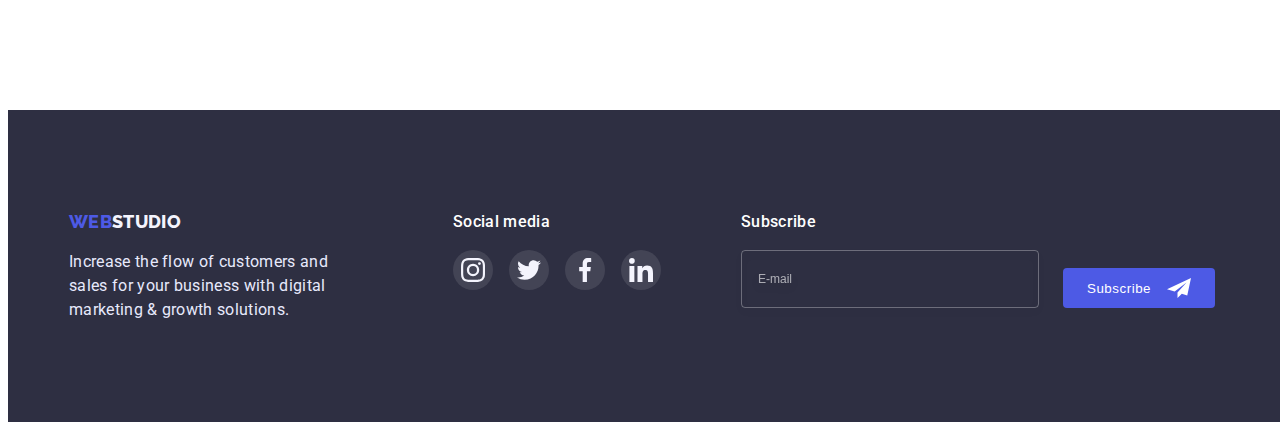
==== commit c03e198f: "Added filter-active.js" ====
--- a/portfolio.html
+++ b/portfolio.html
@@ -169,7 +169,9 @@
           <h1 hidden>Portfolio</h1>
           <ul class="portfolio-filter">
             <li>
-              <button class="filter-button" type="button">All</button>
+              <button class="filter-button filter-active" type="button">
+                All
+              </button>
             </li>
             <li>
               <button class="filter-button" type="button">Web Site</button>
@@ -521,5 +523,6 @@
       </div>
     </footer>
     <script src="./js/mobile-menu.js"></script>
+    <script src="./js/filter-active.js"></script>
   </body>
 </html>
--- a/css/styles.css
+++ b/css/styles.css
@@ -37,7 +37,7 @@
   letter-spacing: 0.02em;
   color: var(--clr-primary);
   background-color: var(--clr-background-primary);
-  /* overflow-x: hidden; */
+  overflow-x: hidden;
 }
 
 p,
@@ -102,8 +102,7 @@
 .header {
   height: 70px;
   border-bottom: 1px solid var(--clr-primary-inverted);
-  box-shadow: 0px 2px 1px rgba(46, 47, 66, 0.08),
-    0px 1px 1px rgba(46, 47, 66, 0.16), 0px 1px 6px rgba(46, 47, 66, 0.08);
+  box-shadow: rgba(0, 0, 0, 0.16) 0px 1px 4px;
 }
 
 .header-container {
@@ -201,16 +200,12 @@
 }
 
 .nav-link {
+  position: relative;
   font-weight: 500;
   color: var(--clr-secondary);
 }
 
-.active-link {
-  position: relative;
-  color: var(--clr-brand-interaction);
-}
-
-.active-link:not(.mobile-title):after {
+.nav-link:not(.mobile-title):after {
   content: '';
   position: absolute;
   bottom: -1px;
@@ -219,6 +214,20 @@
   height: 4px;
   border-radius: 2px;
   background-color: currentColor;
+  transform: scaleX(0);
+  opacity: 0;
+  transition: transform 250ms ease-in-out, opacity 250ms ease-in-out;
+}
+
+.active-link {
+  position: relative;
+  color: var(--clr-brand-interaction);
+}
+
+.nav-link:hover:after,
+.active-link:not(.mobile-title):after {
+  transform: scaleX(1);
+  opacity: 1;
 }
 
 .header-address-list {
@@ -349,7 +358,8 @@
   border-radius: 50%;
   cursor: pointer;
   transition: background-color 250ms cubic-bezier(0.4, 0, 0.2, 1),
-    border-color 250ms cubic-bezier(0.4, 0, 0.2, 1);
+    border-color 250ms cubic-bezier(0.4, 0, 0.2, 1),
+    transform 500ms cubic-bezier(0.4, 0, 0.2, 1);
 }
 
 .menu-close:hover,
@@ -357,6 +367,7 @@
   background-color: var(--clr-brand-interaction);
   border-color: var(--clr-brand-interaction);
   fill: var(--clr-secondary-inverted);
+  transform: rotate(360deg);
 }
 
 .burger-menu-links {
@@ -442,7 +453,7 @@
 
 .hero-section {
   width: 100vw;
-  background-color: var(--clr-background-primary-dark);
+  /* background-color: var(--clr-background-primary-dark); */
   background-image: linear-gradient(
       rgba(46, 47, 66, 0.7),
       rgba(46, 47, 66, 0.7)
@@ -451,7 +462,7 @@
   background-repeat: no-repeat;
   background-position: -8px center;
   background-position: center;
-  background-size: cover;
+  background-size: 1440px;
   padding: 112px 0;
   text-align: center;
 }
@@ -625,7 +636,7 @@
 }
 
 .team-container {
-  width: 265px;
+  width: 294px;
 }
 
 @media (min-width: 768px) {
@@ -1018,7 +1029,8 @@
 }
 
 .filter-button:hover,
-.filter-button:focus {
+.filter-button:focus,
+.filter-active {
   background-color: var(--clr-brand-interaction);
   box-shadow: 0px 3px 1px rgba(0, 0, 0, 0.1), 0px 2px 1px rgba(0, 0, 0, 0.08),
     0px 2px 2px rgba(0, 0, 0, 0.12);
@@ -1065,6 +1077,7 @@
 .portfolio-link {
   display: block;
   transition: box-shadow 250ms cubic-bezier(0.4, 0, 0.2, 1);
+  box-shadow: rgb(0 0 0 / 6%) 0px 1px 4px;
 }
 
 .portfolio-link:hover {
@@ -1119,8 +1132,9 @@
 .modal-backdrop {
   visibility: hidden;
   opacity: 0;
+  overflow-y: scroll;
   pointer-events: none;
-  transform: scale(1.5);
+  transform: scale(1.2);
   display: flex;
   justify-content: center;
   align-items: flex-start;
@@ -1131,9 +1145,9 @@
   height: 100vh;
   padding: 15px;
   background-color: var(--clr-modal-backdrop);
-  transition: opacity 500ms cubic-bezier(0.4, 0, 0.2, 1),
-    visibility 500ms cubic-bezier(0.4, 0, 0.2, 1),
-    transform 500ms cubic-bezier(0.4, 0, 0.2, 1);
+  transition: opacity 400ms cubic-bezier(0.4, 0, 0.2, 1),
+    visibility 400ms cubic-bezier(0.4, 0, 0.2, 1),
+    transform 500ms cubic-bezier(0.4, 0, 0.2, 1) 250ms;
 }
 
 @media (min-height: 614px) {
@@ -1147,7 +1161,6 @@
   visibility: visible;
   pointer-events: all;
   transform: scale(1);
-  overflow-y: scroll;
 }
 
 .modal-open {
